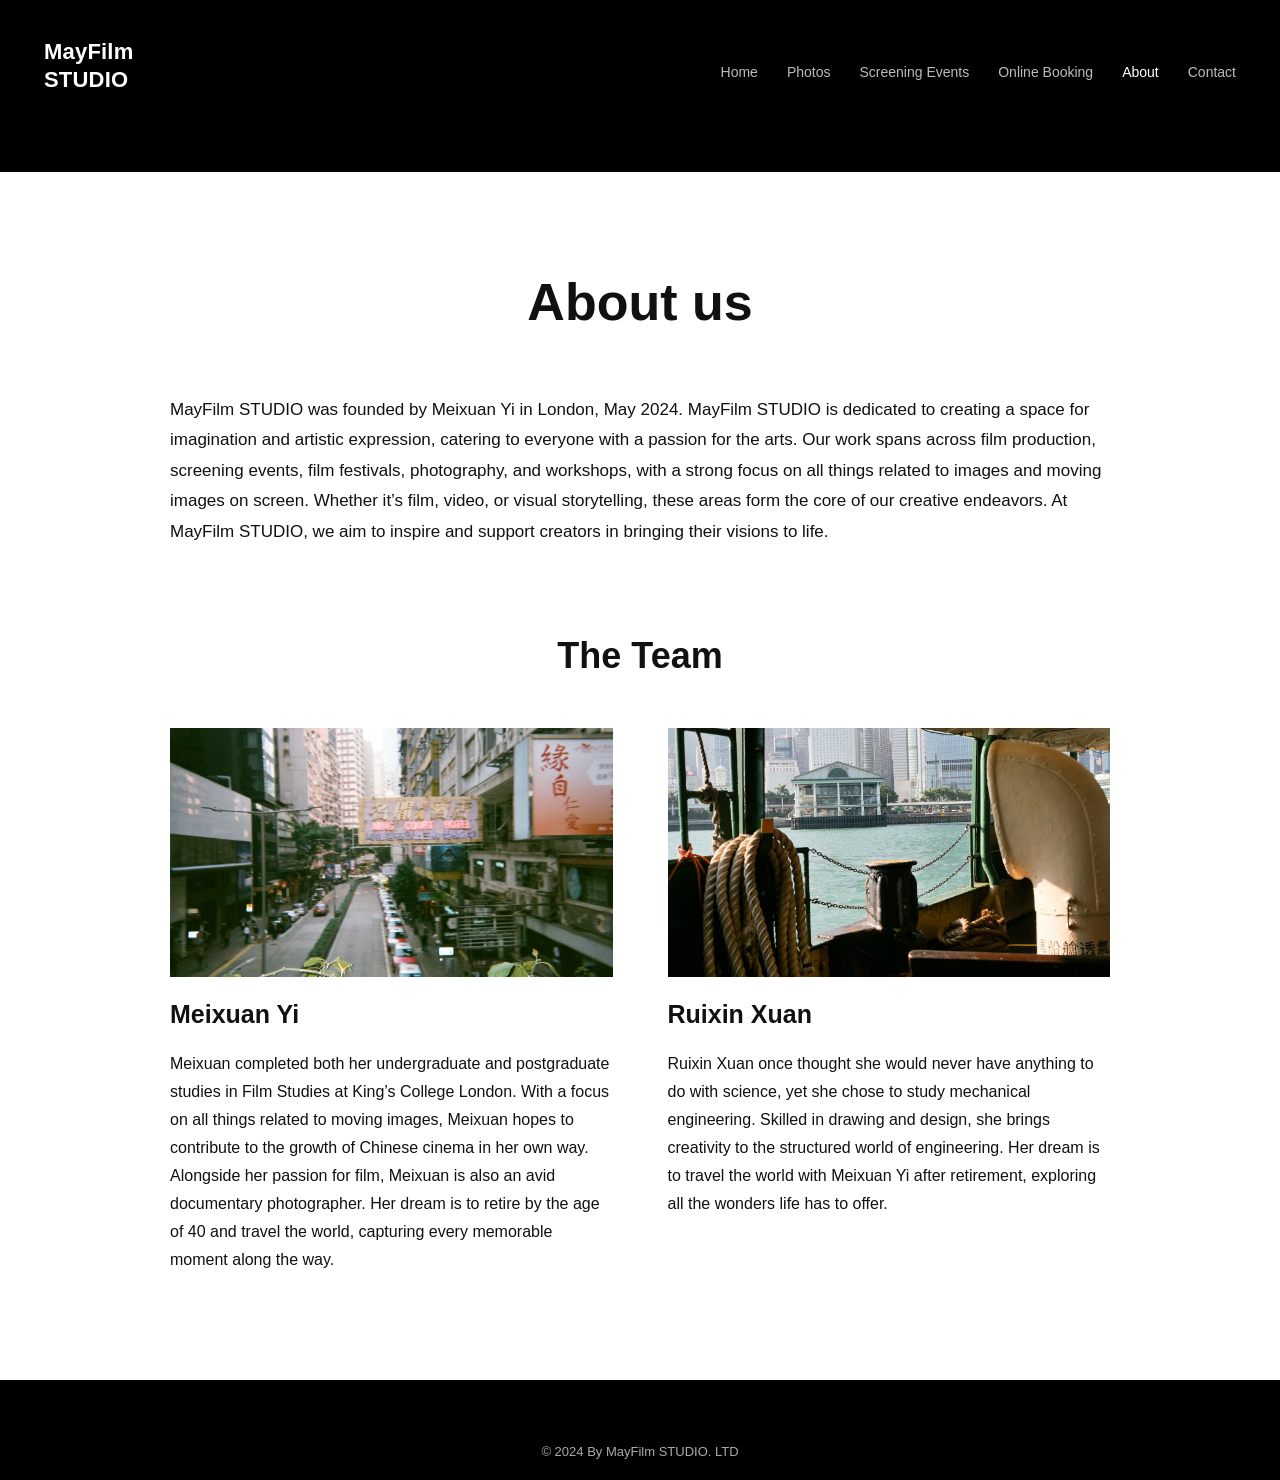
==== about.html @ 5a2d521a "Migrate MayFilm Studio website" ====
<!doctype html><html lang="en"><head><meta charset="utf-8"><meta name="viewport" content="width=device-width,initial-scale=1"><title>About | MayFilm Studio</title><link rel="stylesheet" href="styles.css"></head><body><header id="site-header"></header><main class="about"><div class="about-inner"><h1>About us</h1><p class="about-lead">MayFilm STUDIO was founded by Meixuan Yi in London, May 2024. MayFilm STUDIO is dedicated to creating a space for imagination and artistic expression, catering to everyone with a passion for the arts. Our work spans across film production, screening events, film festivals, photography, and workshops, with a strong focus on all things related to images and moving images on screen. Whether it’s film, video, or visual storytelling, these areas form the core of our creative endeavors. At MayFilm STUDIO, we aim to inspire and support creators in bringing their visions to life.</p><h2 class="team-title">The Team</h2><div class="team"><article><img src="assets/5e1b54_f35dc91d4d3d4bb285ed9e92487e040e~mv2.jpg" alt="Meixuan Yi"><h3>Meixuan Yi</h3><p>Meixuan completed both her undergraduate and postgraduate studies in Film Studies at King’s College London. With a focus on all things related to moving images, Meixuan hopes to contribute to the growth of Chinese cinema in her own way. Alongside her passion for film, Meixuan is also an avid documentary photographer. Her dream is to retire by the age of 40 and travel the world, capturing every memorable moment along the way.</p></article><article><img src="assets/5e1b54_ae6433a22a8641b59837cabebe78874c~mv2.jpg" alt="Ruixin Xuan"><h3>Ruixin Xuan</h3><p>Ruixin Xuan once thought she would never have anything to do with science, yet she chose to study mechanical engineering. Skilled in drawing and design, she brings creativity to the structured world of engineering. Her dream is to travel the world with Meixuan Yi after retirement, exploring all the wonders life has to offer.</p></article></div></div></main><div id="site-footer"></div><script src="script.js"></script></body></html>
---- styles.css ----
:root{--black:#050505;--white:#fff;--grey:#cfcfcf;--ink:#111;--yellow:#e7c829;--max:1188px}
*{box-sizing:border-box}html{scroll-behavior:smooth}body{margin:0;font-family:Arial,Helvetica,sans-serif;background:var(--black);color:var(--white);line-height:1.55}a{color:inherit;text-decoration:none}img{display:block;max-width:100%}
.site-header{height:172px;background:#000}.nav-wrap{max-width:1240px;height:100%;margin:auto;padding:0 24px;display:flex;align-items:flex-start;justify-content:space-between}.brand{margin-top:38px;font-size:22px;font-weight:700;line-height:1.25;letter-spacing:.2px}.nav{display:flex;gap:29px;margin-top:62px;font-size:14px;color:#bbb}.nav a:hover,.nav a.active{color:#fff}.menu-toggle{display:none;background:transparent;border:0;color:#fff;font-size:28px;margin-top:35px}
.hero{position:relative;max-width:var(--max);height:720px;margin:0 auto;background-size:cover;background-position:center;display:flex;align-items:center}.hero:after{content:"";position:absolute;inset:0;background:rgba(0,0,0,.3)}.hero-copy{position:relative;z-index:1;padding:0 40px}.hero h1{margin:0 0 26px;color:var(--yellow);font-size:50px;line-height:1.08}.hero p{font-size:18px;font-weight:700}.section{padding:84px 24px}.section-inner{max-width:980px;margin:auto}.section-title{text-align:center;font-size:42px;line-height:1.15;margin:0 0 60px}.section-subtitle{text-align:center;font-size:18px;font-weight:600;margin:-20px 0 76px}.dark{background:#000;color:#fff}.light{background:#fff;color:#080808}.soft{background:#c9c9c9;color:#080808}.footer{background:#000;color:#aaa;padding:62px 20px 18px;text-align:center;font-size:13px}.footer a:hover{color:#fff}
.latest{display:grid;grid-template-columns:1fr 1fr;gap:28px;max-width:1050px;margin:auto}.latest img{width:100%;aspect-ratio:3/2;object-fit:cover}.latest-card{position:relative;overflow:hidden}.latest-card span{position:absolute;left:24px;bottom:20px;font-weight:700;text-shadow:0 2px 8px #000}
.collection-hero{height:450px}.collection-grid{display:grid;grid-template-columns:1fr 1fr;gap:30px;max-width:800px;margin:auto}.collection-card{position:relative;text-align:center}.collection-card img{width:100%;aspect-ratio:1/1;object-fit:cover;filter:saturate(.88)}.collection-card .overlay{position:absolute;inset:0;display:grid;place-items:center;background:rgba(0,0,0,.12);color:#fff;font-weight:600;letter-spacing:2px}.collection-card h3{font-size:18px;letter-spacing:3px;margin:12px 0 0}
.gallery-page{background:#fff;color:#090909}.gallery-intro{padding:105px 24px 54px;text-align:center}.gallery-intro h1{font-size:52px;margin:0 0 58px}.gallery-intro p{font-size:18px;font-weight:600}.album{max-width:980px;margin:auto;padding:28px 24px 78px}.album h2{font-size:36px;margin:0 0 52px}.masonry{columns:2;column-gap:46px}.masonry img{width:100%;margin:0 0 46px;break-inside:avoid;cursor:zoom-in}.masonry.people{columns:2}.lightbox{position:fixed;inset:0;background:rgba(0,0,0,.94);z-index:20;display:none;align-items:center;justify-content:center;padding:36px}.lightbox.open{display:flex}.lightbox img{max-width:94vw;max-height:92vh}.lightbox button{position:absolute;right:26px;top:18px;border:0;background:transparent;color:#fff;font-size:38px;cursor:pointer}
.events{background:#fff;color:#111;padding:80px 24px}.events-inner{max-width:1080px;margin:auto}.events h1{text-align:center;font-size:52px;margin:0 0 90px}.event{display:grid;grid-template-columns:300px 1fr;gap:70px;padding:0 0 95px;margin-bottom:85px;border-bottom:1px solid #bbb}.event-date{font-weight:700;font-size:20px}.event h2{font-size:34px;margin:0 0 8px}.event-meta{font-weight:700;margin:0 0 35px}.event-images{display:grid;grid-template-columns:1fr 1fr;gap:16px;margin:28px 0}.event-images img{width:100%;height:260px;object-fit:cover}.button{display:inline-block;border:1px solid currentColor;padding:10px 22px;margin-top:12px;font-weight:600}.button:hover{background:#111;color:#fff}
.booking{min-height:710px;background:#fff;color:#111;padding:90px 24px}.booking-card{max-width:980px;margin:auto;display:grid;grid-template-columns:1.15fr .85fr;background:#f2f2f2}.booking-card img{width:100%;height:100%;object-fit:cover}.booking-copy{padding:70px 50px}.booking-copy h1{font-size:40px;margin:0 0 20px}.booking-copy h2{font-size:24px}.booking-copy .duration{margin:32px 0}
.about{background:#fff;color:#111;padding:90px 24px}.about-inner{max-width:940px;margin:auto}.about h1{text-align:center;font-size:52px;margin:0 0 52px}.about-lead{font-size:17px;line-height:1.8;margin-bottom:80px}.team-title{text-align:center;font-size:36px;margin-bottom:45px}.team{display:grid;grid-template-columns:1fr 1fr;gap:55px}.team img{width:100%;aspect-ratio:16/9;object-fit:cover}.team h3{font-size:25px;margin:18px 0 12px}.team p{line-height:1.75}
.contact{min-height:760px;background:#fff;color:#111;padding:90px 24px}.contact-inner{max-width:980px;margin:auto}.contact h1{text-align:center;font-size:52px;margin:0 0 80px}.contact-grid{display:grid;grid-template-columns:1.1fr .9fr;gap:70px}.contact-photo img{width:100%;height:530px;object-fit:cover}.contact-details h2{font-size:30px;margin:0 0 30px}.contact-details h3{margin:30px 0 4px}.contact-details p{margin:3px 0}.contact-details a{text-decoration:underline}
@media(max-width:760px){.site-header{height:auto;min-height:110px}.nav-wrap{align-items:flex-start}.brand{margin-top:30px}.menu-toggle{display:block}.nav{display:none;position:absolute;z-index:10;top:95px;left:0;right:0;margin:0;padding:24px;background:#000;flex-direction:column;gap:18px}.nav.open{display:flex}.hero{height:70vh;min-height:480px}.hero h1{font-size:38px}.latest,.collection-grid,.event,.booking-card,.team,.contact-grid{grid-template-columns:1fr}.section-title,.events h1,.about h1,.contact h1,.gallery-intro h1{font-size:38px}.masonry,.masonry.people{columns:1}.event{gap:28px}.event-images{grid-template-columns:1fr}.booking-copy{padding:45px 28px}.contact-photo img{height:380px}}
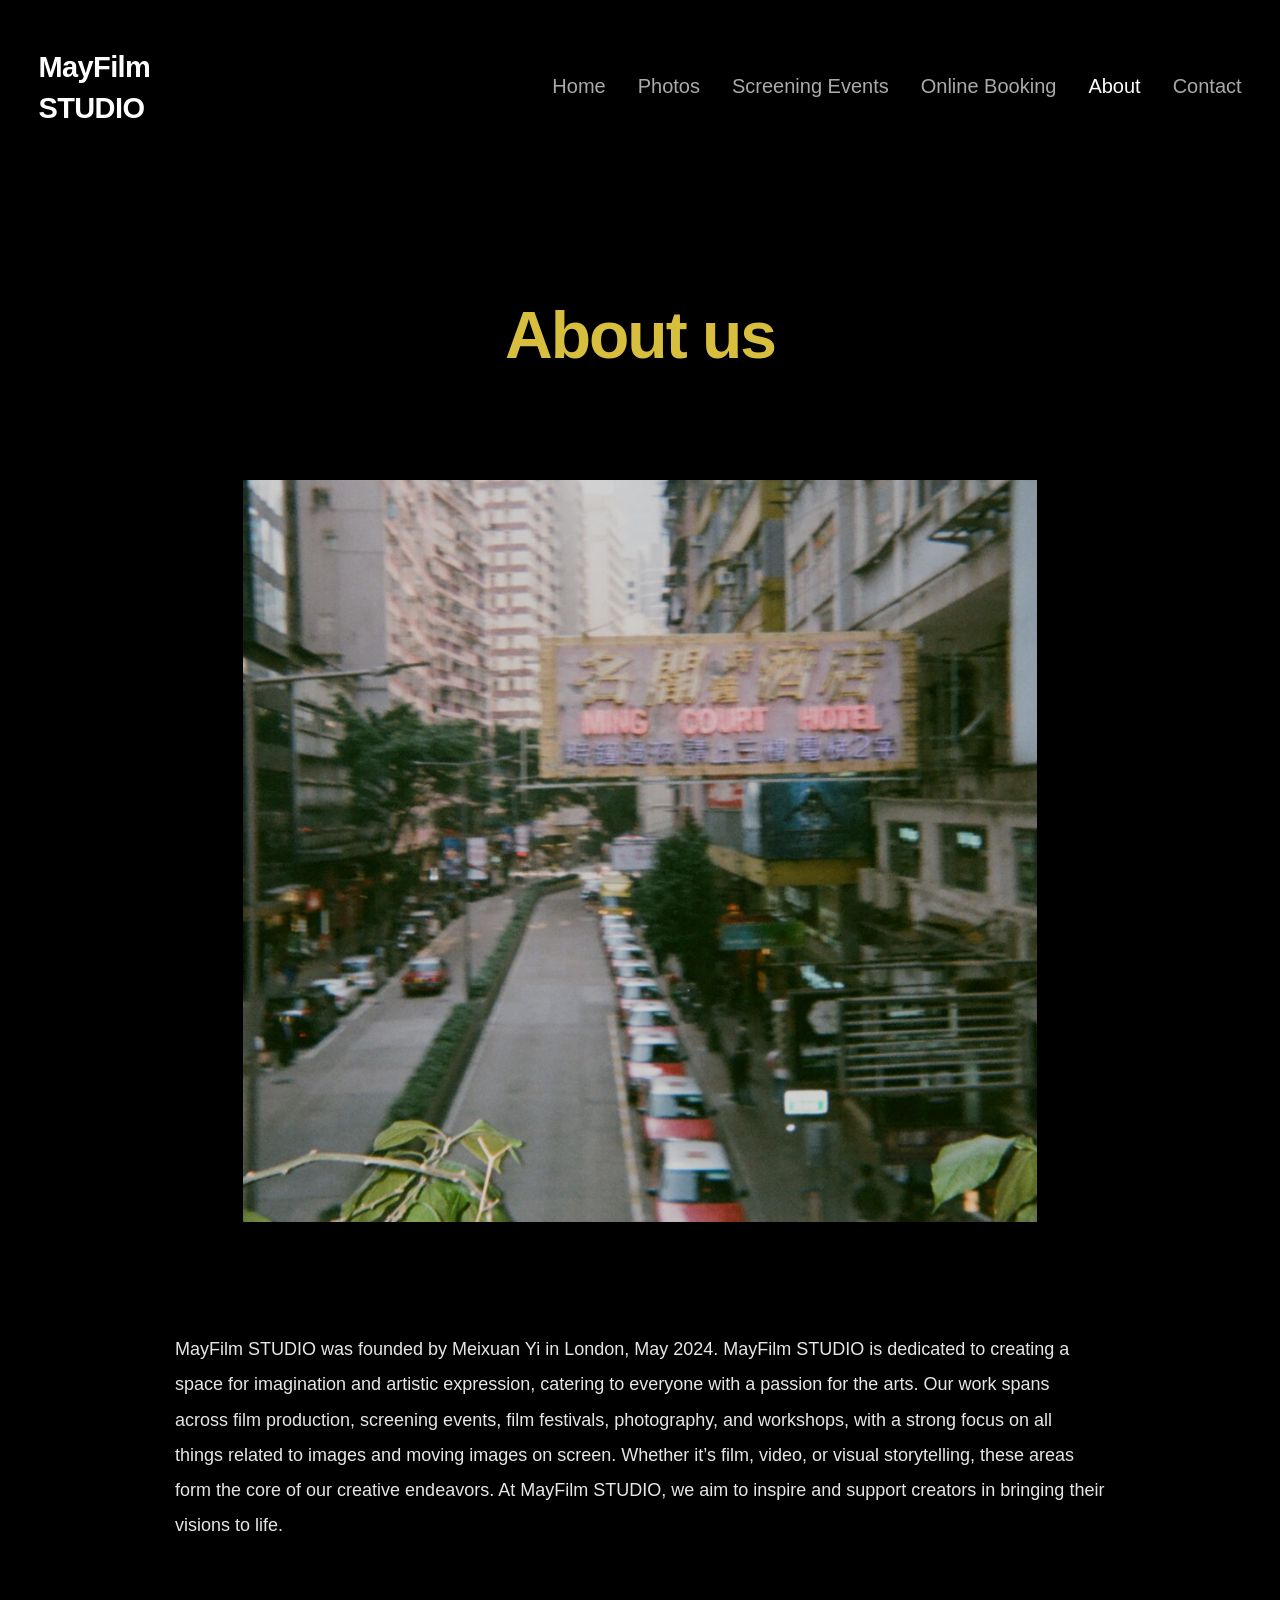
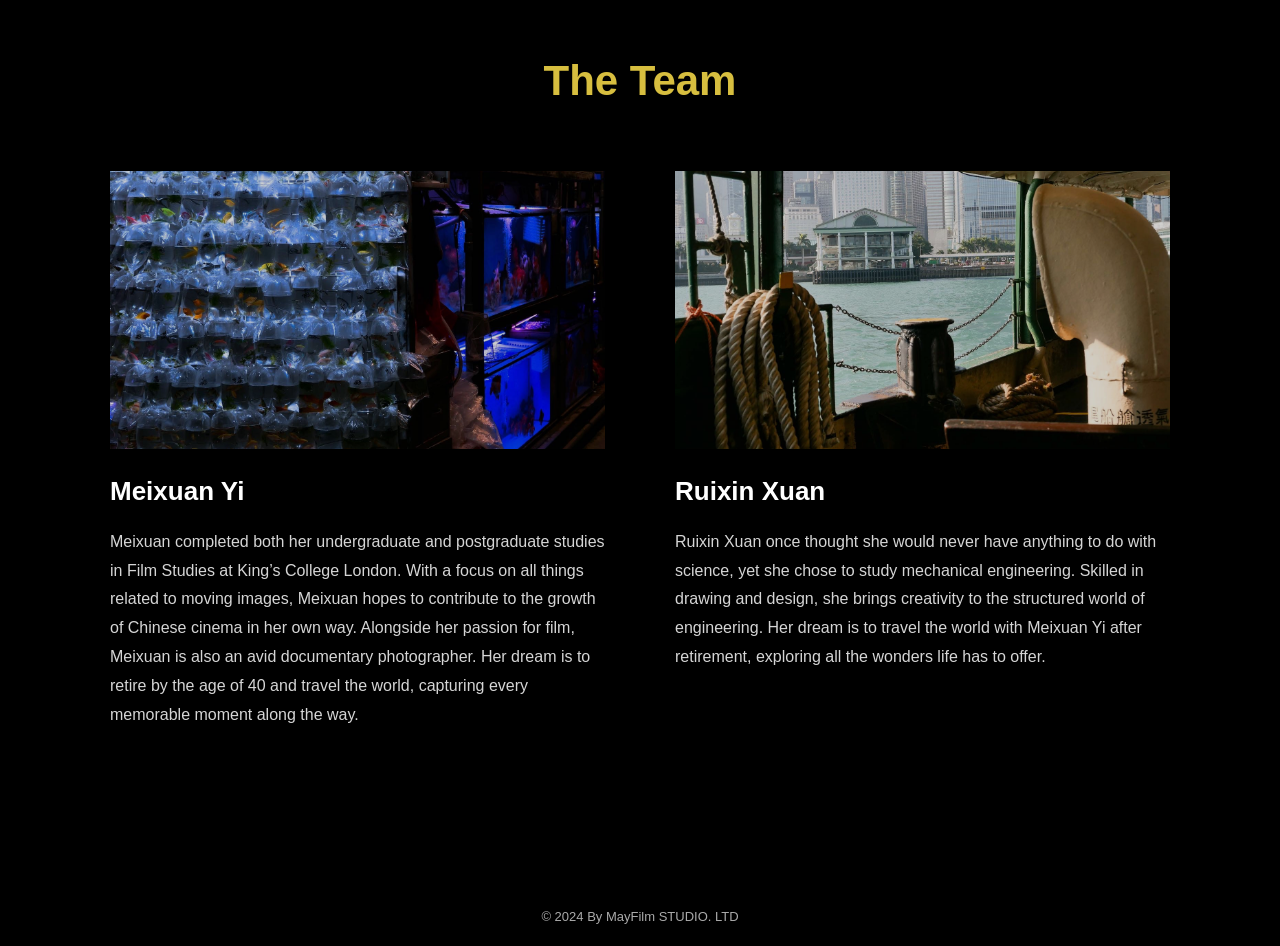
==== commit fe327ae8: "Refine layout and interactions" ====
--- a/about.html
+++ b/about.html
@@ -1 +1,28 @@
-<!doctype html><html lang="en"><head><meta charset="utf-8"><meta name="viewport" content="width=device-width,initial-scale=1"><title>About | MayFilm Studio</title><link rel="stylesheet" href="styles.css"></head><body><header id="site-header"></header><main class="about"><div class="about-inner"><h1>About us</h1><p class="about-lead">MayFilm STUDIO was founded by Meixuan Yi in London, May 2024. MayFilm STUDIO is dedicated to creating a space for imagination and artistic expression, catering to everyone with a passion for the arts. Our work spans across film production, screening events, film festivals, photography, and workshops, with a strong focus on all things related to images and moving images on screen. Whether it’s film, video, or visual storytelling, these areas form the core of our creative endeavors. At MayFilm STUDIO, we aim to inspire and support creators in bringing their visions to life.</p><h2 class="team-title">The Team</h2><div class="team"><article><img src="assets/5e1b54_f35dc91d4d3d4bb285ed9e92487e040e~mv2.jpg" alt="Meixuan Yi"><h3>Meixuan Yi</h3><p>Meixuan completed both her undergraduate and postgraduate studies in Film Studies at King’s College London. With a focus on all things related to moving images, Meixuan hopes to contribute to the growth of Chinese cinema in her own way. Alongside her passion for film, Meixuan is also an avid documentary photographer. Her dream is to retire by the age of 40 and travel the world, capturing every memorable moment along the way.</p></article><article><img src="assets/5e1b54_ae6433a22a8641b59837cabebe78874c~mv2.jpg" alt="Ruixin Xuan"><h3>Ruixin Xuan</h3><p>Ruixin Xuan once thought she would never have anything to do with science, yet she chose to study mechanical engineering. Skilled in drawing and design, she brings creativity to the structured world of engineering. Her dream is to travel the world with Meixuan Yi after retirement, exploring all the wonders life has to offer.</p></article></div></div></main><div id="site-footer"></div><script src="script.js"></script></body></html>
+<!doctype html>
+<html lang="en">
+<head>
+  <meta charset="utf-8">
+  <meta name="viewport" content="width=device-width,initial-scale=1">
+  <title>About | MayFilm Studio</title>
+  <link rel="stylesheet" href="styles.css">
+</head>
+<body>
+  <header id="site-header"></header>
+  <main class="about-page">
+    <section class="about-intro">
+      <h1>About us</h1>
+      <div class="about-hero parallax-bg" role="img" aria-label="A street view in Hong Kong" style="background-image:url('assets/5e1b54_f35dc91d4d3d4bb285ed9e92487e040e~mv2.jpg')"></div>
+    </section>
+    <section class="about-content">
+      <p class="about-lead">MayFilm STUDIO was founded by Meixuan Yi in London, May 2024. MayFilm STUDIO is dedicated to creating a space for imagination and artistic expression, catering to everyone with a passion for the arts. Our work spans across film production, screening events, film festivals, photography, and workshops, with a strong focus on all things related to images and moving images on screen. Whether it’s film, video, or visual storytelling, these areas form the core of our creative endeavors. At MayFilm STUDIO, we aim to inspire and support creators in bringing their visions to life.</p>
+      <h2 class="team-title">The Team</h2>
+      <div class="team">
+        <article><img src="assets/5e1b54_43f6ad15aa374293a6d52df2052107eb~mv2.jpg" alt="MayFilm Studio documentary photography"><h3>Meixuan Yi</h3><p>Meixuan completed both her undergraduate and postgraduate studies in Film Studies at King’s College London. With a focus on all things related to moving images, Meixuan hopes to contribute to the growth of Chinese cinema in her own way. Alongside her passion for film, Meixuan is also an avid documentary photographer. Her dream is to retire by the age of 40 and travel the world, capturing every memorable moment along the way.</p></article>
+        <article><img src="assets/5e1b54_ae6433a22a8641b59837cabebe78874c~mv2.jpg" alt="MayFilm Studio view of Hong Kong"><h3>Ruixin Xuan</h3><p>Ruixin Xuan once thought she would never have anything to do with science, yet she chose to study mechanical engineering. Skilled in drawing and design, she brings creativity to the structured world of engineering. Her dream is to travel the world with Meixuan Yi after retirement, exploring all the wonders life has to offer.</p></article>
+      </div>
+    </section>
+  </main>
+  <div id="site-footer"></div>
+  <script src="script.js"></script>
+</body>
+</html>
--- a/styles.css
+++ b/styles.css
@@ -1,12 +1,162 @@
-:root{--black:#050505;--white:#fff;--grey:#cfcfcf;--ink:#111;--yellow:#e7c829;--max:1188px}
-*{box-sizing:border-box}html{scroll-behavior:smooth}body{margin:0;font-family:Arial,Helvetica,sans-serif;background:var(--black);color:var(--white);line-height:1.55}a{color:inherit;text-decoration:none}img{display:block;max-width:100%}
-.site-header{height:172px;background:#000}.nav-wrap{max-width:1240px;height:100%;margin:auto;padding:0 24px;display:flex;align-items:flex-start;justify-content:space-between}.brand{margin-top:38px;font-size:22px;font-weight:700;line-height:1.25;letter-spacing:.2px}.nav{display:flex;gap:29px;margin-top:62px;font-size:14px;color:#bbb}.nav a:hover,.nav a.active{color:#fff}.menu-toggle{display:none;background:transparent;border:0;color:#fff;font-size:28px;margin-top:35px}
-.hero{position:relative;max-width:var(--max);height:720px;margin:0 auto;background-size:cover;background-position:center;display:flex;align-items:center}.hero:after{content:"";position:absolute;inset:0;background:rgba(0,0,0,.3)}.hero-copy{position:relative;z-index:1;padding:0 40px}.hero h1{margin:0 0 26px;color:var(--yellow);font-size:50px;line-height:1.08}.hero p{font-size:18px;font-weight:700}.section{padding:84px 24px}.section-inner{max-width:980px;margin:auto}.section-title{text-align:center;font-size:42px;line-height:1.15;margin:0 0 60px}.section-subtitle{text-align:center;font-size:18px;font-weight:600;margin:-20px 0 76px}.dark{background:#000;color:#fff}.light{background:#fff;color:#080808}.soft{background:#c9c9c9;color:#080808}.footer{background:#000;color:#aaa;padding:62px 20px 18px;text-align:center;font-size:13px}.footer a:hover{color:#fff}
-.latest{display:grid;grid-template-columns:1fr 1fr;gap:28px;max-width:1050px;margin:auto}.latest img{width:100%;aspect-ratio:3/2;object-fit:cover}.latest-card{position:relative;overflow:hidden}.latest-card span{position:absolute;left:24px;bottom:20px;font-weight:700;text-shadow:0 2px 8px #000}
-.collection-hero{height:450px}.collection-grid{display:grid;grid-template-columns:1fr 1fr;gap:30px;max-width:800px;margin:auto}.collection-card{position:relative;text-align:center}.collection-card img{width:100%;aspect-ratio:1/1;object-fit:cover;filter:saturate(.88)}.collection-card .overlay{position:absolute;inset:0;display:grid;place-items:center;background:rgba(0,0,0,.12);color:#fff;font-weight:600;letter-spacing:2px}.collection-card h3{font-size:18px;letter-spacing:3px;margin:12px 0 0}
-.gallery-page{background:#fff;color:#090909}.gallery-intro{padding:105px 24px 54px;text-align:center}.gallery-intro h1{font-size:52px;margin:0 0 58px}.gallery-intro p{font-size:18px;font-weight:600}.album{max-width:980px;margin:auto;padding:28px 24px 78px}.album h2{font-size:36px;margin:0 0 52px}.masonry{columns:2;column-gap:46px}.masonry img{width:100%;margin:0 0 46px;break-inside:avoid;cursor:zoom-in}.masonry.people{columns:2}.lightbox{position:fixed;inset:0;background:rgba(0,0,0,.94);z-index:20;display:none;align-items:center;justify-content:center;padding:36px}.lightbox.open{display:flex}.lightbox img{max-width:94vw;max-height:92vh}.lightbox button{position:absolute;right:26px;top:18px;border:0;background:transparent;color:#fff;font-size:38px;cursor:pointer}
-.events{background:#fff;color:#111;padding:80px 24px}.events-inner{max-width:1080px;margin:auto}.events h1{text-align:center;font-size:52px;margin:0 0 90px}.event{display:grid;grid-template-columns:300px 1fr;gap:70px;padding:0 0 95px;margin-bottom:85px;border-bottom:1px solid #bbb}.event-date{font-weight:700;font-size:20px}.event h2{font-size:34px;margin:0 0 8px}.event-meta{font-weight:700;margin:0 0 35px}.event-images{display:grid;grid-template-columns:1fr 1fr;gap:16px;margin:28px 0}.event-images img{width:100%;height:260px;object-fit:cover}.button{display:inline-block;border:1px solid currentColor;padding:10px 22px;margin-top:12px;font-weight:600}.button:hover{background:#111;color:#fff}
-.booking{min-height:710px;background:#fff;color:#111;padding:90px 24px}.booking-card{max-width:980px;margin:auto;display:grid;grid-template-columns:1.15fr .85fr;background:#f2f2f2}.booking-card img{width:100%;height:100%;object-fit:cover}.booking-copy{padding:70px 50px}.booking-copy h1{font-size:40px;margin:0 0 20px}.booking-copy h2{font-size:24px}.booking-copy .duration{margin:32px 0}
-.about{background:#fff;color:#111;padding:90px 24px}.about-inner{max-width:940px;margin:auto}.about h1{text-align:center;font-size:52px;margin:0 0 52px}.about-lead{font-size:17px;line-height:1.8;margin-bottom:80px}.team-title{text-align:center;font-size:36px;margin-bottom:45px}.team{display:grid;grid-template-columns:1fr 1fr;gap:55px}.team img{width:100%;aspect-ratio:16/9;object-fit:cover}.team h3{font-size:25px;margin:18px 0 12px}.team p{line-height:1.75}
-.contact{min-height:760px;background:#fff;color:#111;padding:90px 24px}.contact-inner{max-width:980px;margin:auto}.contact h1{text-align:center;font-size:52px;margin:0 0 80px}.contact-grid{display:grid;grid-template-columns:1.1fr .9fr;gap:70px}.contact-photo img{width:100%;height:530px;object-fit:cover}.contact-details h2{font-size:30px;margin:0 0 30px}.contact-details h3{margin:30px 0 4px}.contact-details p{margin:3px 0}.contact-details a{text-decoration:underline}
-@media(max-width:760px){.site-header{height:auto;min-height:110px}.nav-wrap{align-items:flex-start}.brand{margin-top:30px}.menu-toggle{display:block}.nav{display:none;position:absolute;z-index:10;top:95px;left:0;right:0;margin:0;padding:24px;background:#000;flex-direction:column;gap:18px}.nav.open{display:flex}.hero{height:70vh;min-height:480px}.hero h1{font-size:38px}.latest,.collection-grid,.event,.booking-card,.team,.contact-grid{grid-template-columns:1fr}.section-title,.events h1,.about h1,.contact h1,.gallery-intro h1{font-size:38px}.masonry,.masonry.people{columns:1}.event{gap:28px}.event-images{grid-template-columns:1fr}.booking-copy{padding:45px 28px}.contact-photo img{height:380px}}
+:root{
+  --black:#000;
+  --white:#fff;
+  --grey:#b7b7b7;
+  --ink:#111;
+  --yellow:#d7be3f;
+  --page-gutter:clamp(32px,3vw,64px);
+  --wide:1920px;
+  --content:1180px;
+}
+*{box-sizing:border-box}
+html{scroll-behavior:smooth}
+body{margin:0;font-family:Arial,Helvetica,sans-serif;background:var(--black);color:var(--white);line-height:1.55}
+a{color:inherit;text-decoration:none}
+img{display:block;max-width:100%}
+
+/* Header and navigation */
+.site-header{height:172px;background:#000;position:relative;z-index:30}
+.nav-wrap{width:min(calc(100% - (var(--page-gutter) * 2)),var(--wide));height:100%;margin:auto;display:flex;align-items:flex-start;justify-content:space-between}
+.brand{margin-top:47px;font-size:29px;font-weight:700;line-height:1.42;letter-spacing:-.6px;color:#fff}
+.nav{display:flex;align-items:flex-start;gap:32px;margin-top:71px;font-size:20px;font-weight:300;color:#aaa}
+.nav>a,.nav-item>a{display:block;white-space:nowrap;transition:color .2s ease}
+.nav a:hover,.nav a.active,.nav-item.active>a{color:#fff}
+.nav-item{position:relative;padding-bottom:28px}
+.submenu{position:absolute;display:flex;visibility:hidden;opacity:0;pointer-events:none;flex-direction:column;top:45px;left:50%;width:295px;padding:4px 0;background:#000;transform:translateX(-44%) translateY(-5px);transition:opacity .18s ease,transform .18s ease,visibility .18s;box-shadow:0 8px 18px rgba(0,0,0,.18)}
+.submenu a{padding:19px 27px;color:#d7d7d7;font-size:19px;letter-spacing:.2px;white-space:nowrap}
+.submenu a:hover,.submenu a.active{color:#fff;background:#080808}
+.nav-item:hover .submenu,.nav-item:focus-within .submenu{visibility:visible;opacity:1;pointer-events:auto;transform:translateX(-44%) translateY(0)}
+.menu-toggle{display:none;background:transparent;border:0;color:#fff;font-size:28px;margin-top:35px}
+
+/* Wix-style moving image panels */
+.parallax-bg{position:relative;background-repeat:no-repeat;background-size:cover;background-position:center calc(50% + var(--parallax-y,0px));will-change:background-position}
+.parallax-bg:after{content:"";position:absolute;inset:0;background:rgba(0,0,0,var(--overlay,.34));pointer-events:none}
+
+/* Home and collections */
+.hero{width:min(calc(100% - (var(--page-gutter) * 2)),var(--wide));height:clamp(540px,65vh,760px);margin:56px auto 0;display:flex;align-items:center;overflow:hidden;--overlay:.36}
+.hero-copy{position:relative;z-index:1;padding:0 clamp(55px,4.2vw,88px)}
+.hero h1{margin:0 0 38px;color:var(--yellow);font-size:clamp(54px,4vw,76px);line-height:1.08;letter-spacing:-1.5px}
+.hero p{font-size:27px;font-weight:700;margin:0}
+.section{padding:92px var(--page-gutter)}
+.section-inner{max-width:var(--content);margin:auto}
+.section-title{text-align:center;font-size:48px;line-height:1.15;margin:0 0 68px}
+.section-subtitle{text-align:center;font-size:18px;font-weight:600;margin:-20px 0 76px}
+.dark{background:#000;color:#fff}
+.light{background:#fff;color:#080808}
+.soft{background:#c9c9c9;color:#080808}
+.footer{background:#000;color:#aaa;padding:62px 20px 18px;text-align:center;font-size:13px}
+.footer a:hover{color:#fff}
+.latest{display:grid;grid-template-columns:1fr 1fr;gap:36px;width:min(100%,1450px);margin:auto}
+.latest img{width:100%;aspect-ratio:3/2;object-fit:cover}
+.latest-card{position:relative;overflow:hidden}
+.latest-card span{position:absolute;left:30px;bottom:25px;font-size:20px;font-weight:700;text-shadow:0 2px 8px #000}
+.collection-hero{height:clamp(500px,58vh,680px)}
+.collection-grid{display:grid;grid-template-columns:1fr 1fr;gap:40px;max-width:1080px;margin:auto}
+.collection-card{position:relative;text-align:center}
+.collection-card img{width:100%;aspect-ratio:1/1;object-fit:cover;filter:saturate(.88)}
+.collection-card .overlay{position:absolute;inset:0;display:grid;place-items:center;background:rgba(0,0,0,.12);color:#fff;font-weight:600;letter-spacing:2px}
+.collection-card h3{font-size:18px;letter-spacing:3px;margin:12px 0 0}
+
+/* Galleries */
+.gallery-page{background:#fff;color:#090909}
+.gallery-intro{padding:115px 24px 64px;text-align:center}
+.gallery-intro h1{font-size:56px;margin:0 0 58px}
+.gallery-intro p{font-size:18px;font-weight:600}
+.album{max-width:1240px;margin:auto;padding:32px 24px 88px}
+.album h2{font-size:38px;margin:0 0 52px}
+.masonry{columns:2;column-gap:48px}
+.masonry img{width:100%;margin:0 0 48px;break-inside:avoid;cursor:zoom-in}
+.masonry.people{columns:2}
+.lightbox{position:fixed;inset:0;background:rgba(0,0,0,.94);z-index:40;display:none;align-items:center;justify-content:center;padding:36px}
+.lightbox.open{display:flex}
+.lightbox img{max-width:94vw;max-height:92vh}
+.lightbox button{position:absolute;right:26px;top:18px;border:0;background:transparent;color:#fff;font-size:38px;cursor:pointer}
+
+/* Events and booking */
+.events{background:#fff;color:#111;padding:90px var(--page-gutter)}
+.events-inner{max-width:1320px;margin:auto}
+.events h1{text-align:center;font-size:56px;margin:0 0 100px}
+.event{display:grid;grid-template-columns:320px 1fr;gap:85px;padding:0 0 105px;margin-bottom:95px;border-bottom:1px solid #bbb}
+.event-date{font-weight:700;font-size:20px}
+.event h2{font-size:36px;margin:0 0 8px}
+.event-meta{font-weight:700;margin:0 0 35px}
+.event-images{display:grid;grid-template-columns:1fr 1fr;gap:18px;margin:30px 0}
+.event-images img{width:100%;height:310px;object-fit:cover}
+.button{display:inline-block;border:1px solid currentColor;padding:10px 22px;margin-top:12px;font-weight:600}
+.button:hover{background:#111;color:#fff}
+.booking{min-height:760px;background:#fff;color:#111;padding:100px var(--page-gutter)}
+.booking-card{max-width:1240px;margin:auto;display:grid;grid-template-columns:1.15fr .85fr;background:#f2f2f2}
+.booking-card img{width:100%;height:100%;min-height:590px;object-fit:cover}
+.booking-copy{padding:84px 60px}
+.booking-copy h1{font-size:44px;margin:0 0 20px}
+.booking-copy h2{font-size:25px}
+.booking-copy .duration{margin:32px 0}
+
+/* About */
+.about-page{background:#000;color:#fff;padding-bottom:100px}
+.about-intro{padding:130px var(--page-gutter) 0}
+.about-intro h1{text-align:center;color:var(--yellow);font-size:clamp(66px,5vw,94px);line-height:1;margin:0 0 112px;letter-spacing:-2px}
+.about-hero{width:min(66%,1275px);height:clamp(500px,58vw,760px);margin:auto;--overlay:.18;background-size:auto 120%;background-position:center calc(45% + var(--parallax-y,0px))}
+.about-content{width:min(calc(100% - (var(--page-gutter) * 2)),1060px);margin:auto;padding:110px 0 0}
+.about-lead{font-size:18px;line-height:1.95;margin:0 auto 105px;max-width:930px;color:#e6e6e6}
+.team-title{text-align:center;color:var(--yellow);font-size:42px;margin:0 0 58px}
+.team{display:grid;grid-template-columns:1fr 1fr;gap:70px}
+.team img{width:100%;aspect-ratio:16/9;object-fit:cover;filter:brightness(.82)}
+.team h3{font-size:26px;margin:22px 0 12px}
+.team p{line-height:1.8;color:#d5d5d5}
+
+/* Contact */
+.contact-page{background:#000;color:#fff;padding-bottom:115px}
+.contact-hero{width:min(calc(100% - (var(--page-gutter) * 2)),1835px);height:clamp(390px,39vw,570px);margin:0 auto;--overlay:.36;background-position:center calc(52% + var(--parallax-y,0px));display:flex;align-items:flex-start}
+.contact-hero h1{position:relative;z-index:1;color:var(--yellow);font-size:clamp(64px,5.2vw,98px);line-height:1;margin:58px 0 0 55px;letter-spacing:-2px}
+.contact-content{width:min(calc(100% - (var(--page-gutter) * 2)),1270px);margin:auto;padding:145px 0 90px}
+.contact-row{display:grid;grid-template-columns:1fr 1.35fr;gap:90px;align-items:start}
+.contact-role{font-size:28px;font-weight:700;margin:76px 0 0}
+.contact-details{font-size:22px;line-height:1.55}
+.contact-details h2{font-size:30px;color:var(--yellow);margin:0 0 25px}
+.contact-details h3{font-size:22px;margin:0 0 4px}
+.contact-details p{margin:4px 0}
+.contact-details a:hover{color:var(--yellow)}
+
+@media(max-width:900px){
+  :root{--page-gutter:24px}
+  .site-header{height:auto;min-height:112px}
+  .nav-wrap{align-items:flex-start}
+  .brand{margin-top:28px;font-size:23px;line-height:1.3}
+  .menu-toggle{display:block;margin-top:31px;cursor:pointer}
+  .nav{display:none;position:absolute;z-index:35;top:100px;left:0;right:0;margin:0;padding:25px;background:#000;flex-direction:column;gap:17px;font-size:17px}
+  .nav.open{display:flex}
+  .nav-item{padding:0;width:100%}
+  .submenu{position:static;visibility:visible;opacity:1;pointer-events:auto;transform:none;width:auto;padding:6px 0 0 18px;box-shadow:none}
+  .submenu a{padding:8px 0;font-size:15px}
+  .hero{margin-top:24px;height:68vh;min-height:480px}
+  .hero h1{font-size:42px}
+  .hero p{font-size:19px}
+  .latest,.collection-grid,.event,.booking-card,.team,.contact-row{grid-template-columns:1fr}
+  .section-title,.events h1,.gallery-intro h1{font-size:40px}
+  .masonry,.masonry.people{columns:1}
+  .event{gap:28px}
+  .event-images{grid-template-columns:1fr}
+  .booking-copy{padding:45px 28px}
+  .about-intro{padding-top:75px}
+  .about-intro h1{font-size:54px;margin-bottom:70px}
+  .about-hero{width:100%;height:68vh;min-height:470px}
+  .about-content{padding-top:75px}
+  .contact-hero{height:430px}
+  .contact-hero h1{font-size:52px;margin:42px 0 0 28px}
+  .contact-content{padding-top:75px}
+  .contact-row{gap:30px}
+  .contact-role{margin:0}
+}
+
+@media(max-width:600px){
+  :root{--page-gutter:16px}
+  .hero-copy{padding:0 28px}
+  .hero h1{font-size:36px}
+  .about-intro{padding-left:16px;padding-right:16px}
+  .about-hero{min-height:420px}
+  .contact-hero{height:360px}
+  .contact-hero h1{font-size:43px}
+}
+
+@media(prefers-reduced-motion:reduce){html{scroll-behavior:auto}.parallax-bg{background-position:center!important}}
